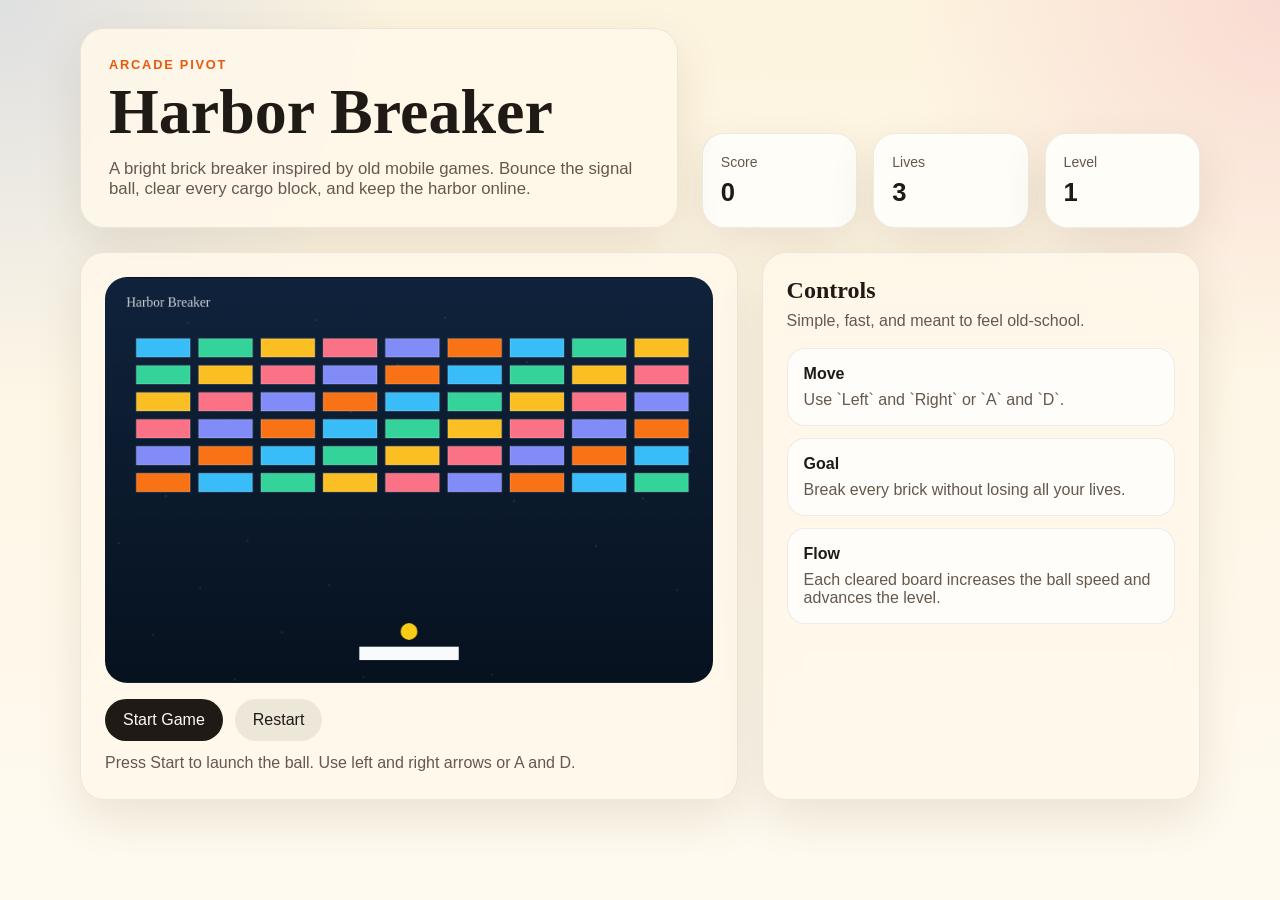
==== Brickbreaker/index.html @ 242455fc "Move Harbor Breaker into Brickbreaker folder" ====
<!DOCTYPE html>
<html lang="en">
<head>
  <meta charset="UTF-8">
  <meta name="viewport" content="width=device-width, initial-scale=1.0">
  <title>Harbor Breaker</title>
  <link rel="stylesheet" href="styles.css">
</head>
<body>
  <main class="app-shell">
    <section class="hero">
      <div class="hero-copy">
        <p class="eyebrow">Arcade Pivot</p>
        <h1>Harbor Breaker</h1>
        <p class="hero-text">
          A bright brick breaker inspired by old mobile games. Bounce the signal ball, clear every cargo block, and keep the harbor online.
        </p>
      </div>
      <div class="hero-stats">
        <article class="stat-card">
          <span>Score</span>
          <strong id="score">0</strong>
        </article>
        <article class="stat-card">
          <span>Lives</span>
          <strong id="lives">3</strong>
        </article>
        <article class="stat-card">
          <span>Level</span>
          <strong id="level">1</strong>
        </article>
      </div>
    </section>

    <section class="content-grid">
      <section class="panel game-panel">
        <canvas id="game-board" width="720" height="480" aria-label="Harbor Breaker game board"></canvas>
        <div class="game-actions">
          <button id="start-button" class="primary-button" type="button">Start Game</button>
          <button id="restart-button" class="secondary-button" type="button">Restart</button>
        </div>
        <p id="status" class="status-text">Press Start to launch the ball. Use left and right arrows or A and D.</p>
      </section>

      <section class="panel info-panel">
        <div class="panel-heading">
          <h2>Controls</h2>
          <p>Simple, fast, and meant to feel old-school.</p>
        </div>
        <div class="info-list">
          <article class="info-card">
            <strong>Move</strong>
            <span>Use `Left` and `Right` or `A` and `D`.</span>
          </article>
          <article class="info-card">
            <strong>Goal</strong>
            <span>Break every brick without losing all your lives.</span>
          </article>
          <article class="info-card">
            <strong>Flow</strong>
            <span>Each cleared board increases the ball speed and advances the level.</span>
          </article>
        </div>
      </section>
    </section>
  </main>

  <script src="app.js"></script>
</body>
</html>
---- Brickbreaker/styles.css ----
:root {
  --bg: #fdf4df;
  --surface: rgba(255, 249, 235, 0.86);
  --surface-strong: #fffdf8;
  --ink: #1f1a16;
  --muted: #65584c;
  --line: rgba(31, 26, 22, 0.08);
  --teal: #0f766e;
  --amber: #ea580c;
  --blue: #2563eb;
  --pink: #db2777;
  --shadow: 0 18px 46px rgba(88, 63, 37, 0.12);
}

* {
  box-sizing: border-box;
}

body {
  margin: 0;
  min-height: 100vh;
  font-family: "Trebuchet MS", "Segoe UI", sans-serif;
  color: var(--ink);
  background:
    radial-gradient(circle at top left, rgba(37, 99, 235, 0.14), transparent 26%),
    radial-gradient(circle at top right, rgba(219, 39, 119, 0.12), transparent 24%),
    linear-gradient(180deg, #fdf4df 0%, #fffaf0 100%);
}

.app-shell {
  width: min(1120px, calc(100% - 32px));
  margin: 0 auto;
  padding: 28px 0 40px;
}

.hero {
  display: grid;
  grid-template-columns: 1.2fr 1fr;
  gap: 24px;
  align-items: end;
  margin-bottom: 24px;
}

.hero-copy,
.panel,
.stat-card {
  border: 1px solid var(--line);
  box-shadow: var(--shadow);
}

.hero-copy,
.panel {
  background: var(--surface);
  border-radius: 24px;
  backdrop-filter: blur(10px);
}

.hero-copy {
  padding: 28px;
}

.eyebrow {
  margin: 0 0 10px;
  font-size: 0.8rem;
  text-transform: uppercase;
  letter-spacing: 0.14em;
  color: var(--amber);
  font-weight: 700;
}

h1,
h2,
p {
  margin: 0;
}

h1,
h2 {
  font-family: Georgia, "Times New Roman", serif;
}

h1 {
  font-size: clamp(2.8rem, 5vw, 4.8rem);
  line-height: 0.95;
}

.hero-text,
.panel-heading p,
.status-text,
.info-card span {
  color: var(--muted);
}

.hero-text {
  max-width: 38rem;
  margin-top: 16px;
  font-size: 1.05rem;
}

.hero-stats {
  display: grid;
  grid-template-columns: repeat(3, 1fr);
  gap: 16px;
}

.stat-card {
  background: var(--surface-strong);
  border-radius: 22px;
  padding: 20px 18px;
}

.stat-card span {
  display: block;
  margin-bottom: 8px;
  color: var(--muted);
  font-size: 0.88rem;
}

.stat-card strong {
  font-size: clamp(1.4rem, 2vw, 2rem);
}

.content-grid {
  display: grid;
  grid-template-columns: 1.2fr 0.8fr;
  gap: 24px;
}

.panel {
  padding: 24px;
}

.panel-heading {
  margin-bottom: 18px;
}

.panel-heading p {
  margin-top: 8px;
}

#game-board {
  width: 100%;
  max-width: 100%;
  border-radius: 22px;
  border: 1px solid rgba(31, 26, 22, 0.14);
  background: linear-gradient(180deg, #10233c 0%, #07121f 100%);
  display: block;
  box-shadow: inset 0 0 0 1px rgba(255, 255, 255, 0.06);
}

.game-actions {
  display: flex;
  flex-wrap: wrap;
  gap: 12px;
  margin: 16px 0 10px;
}

.primary-button,
.secondary-button {
  border: 0;
  border-radius: 999px;
  padding: 12px 18px;
  font: inherit;
  cursor: pointer;
  transition: transform 150ms ease, opacity 150ms ease;
}

.primary-button {
  background: var(--ink);
  color: #fffaf0;
}

.secondary-button {
  background: rgba(31, 26, 22, 0.08);
  color: var(--ink);
}

.primary-button:hover,
.secondary-button:hover {
  transform: translateY(-1px);
}

.info-list {
  display: grid;
  gap: 12px;
}

.info-card {
  padding: 16px;
  border-radius: 18px;
  border: 1px solid var(--line);
  background: rgba(255, 255, 255, 0.72);
}

.info-card strong {
  display: block;
  margin-bottom: 8px;
}

.status-text {
  min-height: 24px;
  line-height: 1.5;
}

@media (max-width: 860px) {
  .hero,
  .content-grid,
  .hero-stats {
    grid-template-columns: 1fr;
  }

  .app-shell {
    width: min(100% - 20px, 1120px);
    padding-top: 18px;
  }
}
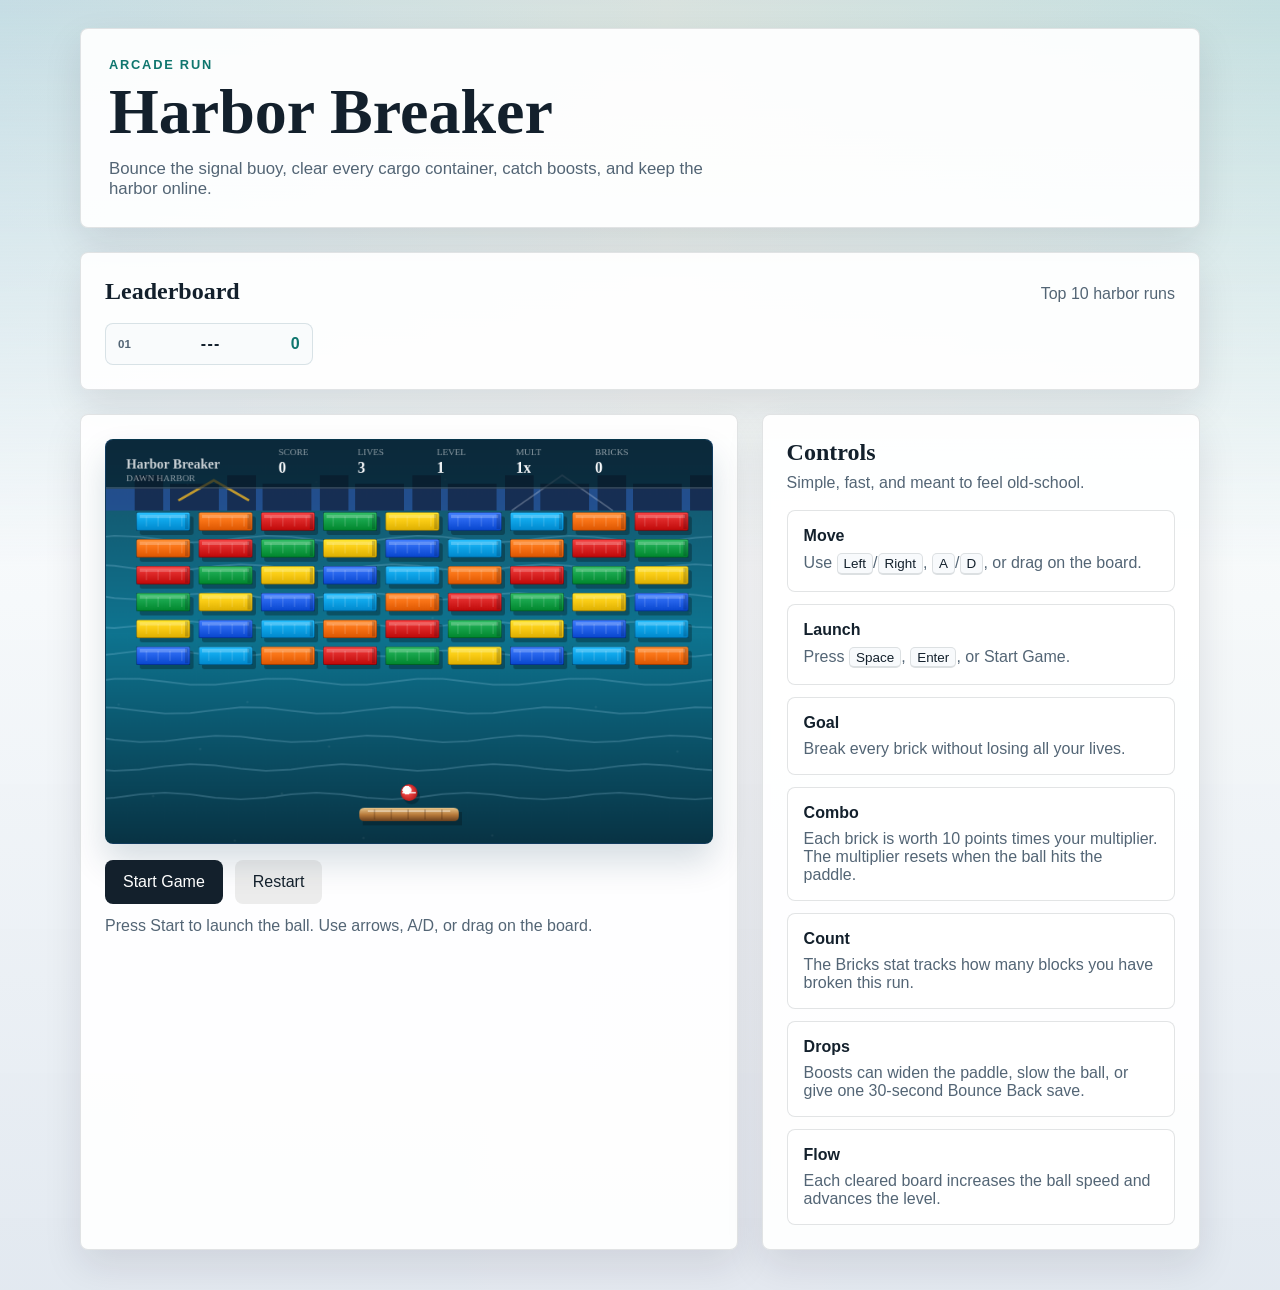
==== commit 76976474: "Enhance Harbor Breaker gameplay and mobile app" ====
--- a/Brickbreaker/index.html
+++ b/Brickbreaker/index.html
@@ -2,21 +2,29 @@
 <html lang="en">
 <head>
   <meta charset="UTF-8">
-  <meta name="viewport" content="width=device-width, initial-scale=1.0">
+  <meta name="viewport" content="width=device-width, initial-scale=1.0, viewport-fit=cover">
   <title>Harbor Breaker</title>
-  <link rel="stylesheet" href="styles.css">
+  <meta name="description" content="Harbor-themed brick breaker arcade game.">
+  <meta name="theme-color" content="#063044">
+  <meta name="apple-mobile-web-app-capable" content="yes">
+  <meta name="apple-mobile-web-app-title" content="Harbor Breaker">
+  <meta name="apple-mobile-web-app-status-bar-style" content="black-translucent">
+  <link rel="manifest" href="manifest.webmanifest">
+  <link rel="apple-touch-icon" href="icons/icon-180.png">
+  <link rel="icon" type="image/png" sizes="192x192" href="icons/icon-192.png">
+  <link rel="stylesheet" href="styles.css?v=themes">
 </head>
 <body>
   <main class="app-shell">
     <section class="hero">
       <div class="hero-copy">
-        <p class="eyebrow">Arcade Pivot</p>
+        <p class="eyebrow">Arcade Run</p>
         <h1>Harbor Breaker</h1>
         <p class="hero-text">
-          A bright brick breaker inspired by old mobile games. Bounce the signal ball, clear every cargo block, and keep the harbor online.
+          Bounce the signal buoy, clear every cargo container, catch boosts, and keep the harbor online.
         </p>
       </div>
-      <div class="hero-stats">
+      <div class="hero-stats sr-only" aria-live="polite">
         <article class="stat-card">
           <span>Score</span>
           <strong id="score">0</strong>
@@ -29,7 +37,23 @@
           <span>Level</span>
           <strong id="level">1</strong>
         </article>
+        <article class="stat-card">
+          <span>Multiplier</span>
+          <strong id="multiplier">1x</strong>
+        </article>
+        <article class="stat-card">
+          <span>Bricks</span>
+          <strong id="bricks-broken">0</strong>
+        </article>
       </div>
+    </section>
+
+    <section class="panel leaderboard-panel" aria-labelledby="leaderboard-title">
+      <div class="panel-heading leaderboard-heading">
+        <h2 id="leaderboard-title">Leaderboard</h2>
+        <p>Top 10 harbor runs</p>
+      </div>
+      <ol id="leaderboard-list" class="leaderboard-list"></ol>
     </section>
 
     <section class="content-grid">
@@ -39,7 +63,7 @@
           <button id="start-button" class="primary-button" type="button">Start Game</button>
           <button id="restart-button" class="secondary-button" type="button">Restart</button>
         </div>
-        <p id="status" class="status-text">Press Start to launch the ball. Use left and right arrows or A and D.</p>
+        <p id="status" class="status-text" aria-live="polite">Press Start to launch the ball. Use arrows, A/D, or drag on the board.</p>
       </section>
 
       <section class="panel info-panel">
@@ -50,11 +74,27 @@
         <div class="info-list">
           <article class="info-card">
             <strong>Move</strong>
-            <span>Use `Left` and `Right` or `A` and `D`.</span>
+            <span>Use <kbd>Left</kbd>/<kbd>Right</kbd>, <kbd>A</kbd>/<kbd>D</kbd>, or drag on the board.</span>
+          </article>
+          <article class="info-card">
+            <strong>Launch</strong>
+            <span>Press <kbd>Space</kbd>, <kbd>Enter</kbd>, or Start Game.</span>
           </article>
           <article class="info-card">
             <strong>Goal</strong>
             <span>Break every brick without losing all your lives.</span>
+          </article>
+          <article class="info-card">
+            <strong>Combo</strong>
+            <span>Each brick is worth 10 points times your multiplier. The multiplier resets when the ball hits the paddle.</span>
+          </article>
+          <article class="info-card">
+            <strong>Count</strong>
+            <span>The Bricks stat tracks how many blocks you have broken this run.</span>
+          </article>
+          <article class="info-card">
+            <strong>Drops</strong>
+            <span>Boosts can widen the paddle, slow the ball, or give one 30-second Bounce Back save.</span>
           </article>
           <article class="info-card">
             <strong>Flow</strong>
@@ -65,6 +105,25 @@
     </section>
   </main>
 
-  <script src="app.js"></script>
+  <div id="score-modal" class="score-modal" hidden>
+    <form id="score-form" class="score-dialog">
+      <p class="eyebrow">High Score</p>
+      <h2>Log Your Run</h2>
+      <p id="final-score" class="modal-score">Score 0</p>
+      <label for="initials-input">Initials</label>
+      <input id="initials-input" name="initials" type="text" inputmode="text" maxlength="3" autocomplete="off" spellcheck="false" aria-describedby="initials-help">
+      <span id="initials-help">Enter exactly three letters.</span>
+      <button class="primary-button" type="submit">Save Score</button>
+    </form>
+  </div>
+
+  <script src="app.js?v=themes"></script>
+  <script>
+    if ("serviceWorker" in navigator) {
+      window.addEventListener("load", () => {
+        navigator.serviceWorker.register("service-worker.js");
+      });
+    }
+  </script>
 </body>
 </html>
--- a/Brickbreaker/styles.css
+++ b/Brickbreaker/styles.css
@@ -1,30 +1,39 @@
 :root {
-  --bg: #fdf4df;
-  --surface: rgba(255, 249, 235, 0.86);
-  --surface-strong: #fffdf8;
-  --ink: #1f1a16;
-  --muted: #65584c;
-  --line: rgba(31, 26, 22, 0.08);
+  --bg: #e8f1f4;
+  --surface: #ffffff;
+  --surface-strong: #f8fafc;
+  --ink: #13202c;
+  --muted: #536575;
+  --line: rgba(21, 32, 43, 0.12);
   --teal: #0f766e;
-  --amber: #ea580c;
+  --coral: #e11d48;
   --blue: #2563eb;
-  --pink: #db2777;
-  --shadow: 0 18px 46px rgba(88, 63, 37, 0.12);
+  --gold: #b45309;
+  --shadow: 0 16px 38px rgba(15, 23, 42, 0.1);
 }
 
 * {
   box-sizing: border-box;
+}
+
+html {
+  min-height: 100%;
+  background: #063044;
 }
 
 body {
   margin: 0;
   min-height: 100vh;
+  min-height: 100dvh;
   font-family: "Trebuchet MS", "Segoe UI", sans-serif;
   color: var(--ink);
   background:
-    radial-gradient(circle at top left, rgba(37, 99, 235, 0.14), transparent 26%),
-    radial-gradient(circle at top right, rgba(219, 39, 119, 0.12), transparent 24%),
-    linear-gradient(180deg, #fdf4df 0%, #fffaf0 100%);
+    linear-gradient(180deg, rgba(14, 116, 144, 0.16) 0%, rgba(248, 250, 252, 0.9) 44%, rgba(226, 232, 240, 0.92) 100%),
+    linear-gradient(90deg, #e8f1f4 0%, #fff7ed 52%, #e7f3ef 100%);
+  -webkit-tap-highlight-color: transparent;
+  -webkit-touch-callout: none;
+  overscroll-behavior: none;
+  user-select: none;
 }
 
 .app-shell {
@@ -34,25 +43,19 @@
 }
 
 .hero {
-  display: grid;
-  grid-template-columns: 1.2fr 1fr;
-  gap: 24px;
-  align-items: end;
   margin-bottom: 24px;
 }
 
 .hero-copy,
-.panel,
-.stat-card {
+.panel {
   border: 1px solid var(--line);
   box-shadow: var(--shadow);
 }
 
 .hero-copy,
 .panel {
-  background: var(--surface);
-  border-radius: 24px;
-  backdrop-filter: blur(10px);
+  background: rgba(255, 255, 255, 0.92);
+  border-radius: 8px;
 }
 
 .hero-copy {
@@ -64,7 +67,7 @@
   font-size: 0.8rem;
   text-transform: uppercase;
   letter-spacing: 0.14em;
-  color: var(--amber);
+  color: var(--teal);
   font-weight: 700;
 }
 
@@ -99,25 +102,8 @@
 
 .hero-stats {
   display: grid;
-  grid-template-columns: repeat(3, 1fr);
+  grid-template-columns: repeat(auto-fit, minmax(116px, 1fr));
   gap: 16px;
-}
-
-.stat-card {
-  background: var(--surface-strong);
-  border-radius: 22px;
-  padding: 20px 18px;
-}
-
-.stat-card span {
-  display: block;
-  margin-bottom: 8px;
-  color: var(--muted);
-  font-size: 0.88rem;
-}
-
-.stat-card strong {
-  font-size: clamp(1.4rem, 2vw, 2rem);
 }
 
 .content-grid {
@@ -126,6 +112,57 @@
   gap: 24px;
 }
 
+.leaderboard-panel {
+  margin-bottom: 24px;
+}
+
+.leaderboard-heading {
+  display: flex;
+  justify-content: space-between;
+  gap: 16px;
+  align-items: baseline;
+  margin-bottom: 12px;
+}
+
+.leaderboard-list {
+  display: grid;
+  grid-template-columns: repeat(5, minmax(0, 1fr));
+  gap: 8px;
+  margin: 0;
+  padding: 0;
+  list-style: none;
+  counter-reset: scores;
+}
+
+.leaderboard-list li {
+  counter-increment: scores;
+  display: flex;
+  align-items: center;
+  justify-content: space-between;
+  gap: 8px;
+  min-height: 42px;
+  padding: 10px 12px;
+  border: 1px solid rgba(15, 76, 102, 0.14);
+  border-radius: 8px;
+  background: rgba(248, 250, 252, 0.78);
+}
+
+.leaderboard-list li::before {
+  content: counter(scores, decimal-leading-zero);
+  color: var(--muted);
+  font-size: 0.72rem;
+  font-weight: 700;
+}
+
+.leaderboard-list span {
+  font-weight: 800;
+  letter-spacing: 0.08em;
+}
+
+.leaderboard-list strong {
+  color: var(--teal);
+}
+
 .panel {
   padding: 24px;
 }
@@ -141,11 +178,15 @@
 #game-board {
   width: 100%;
   max-width: 100%;
-  border-radius: 22px;
-  border: 1px solid rgba(31, 26, 22, 0.14);
-  background: linear-gradient(180deg, #10233c 0%, #07121f 100%);
+  aspect-ratio: 3 / 2;
+  border-radius: 8px;
+  border: 1px solid rgba(15, 76, 102, 0.24);
+  background: linear-gradient(180deg, #12365b 0%, #063044 100%);
   display: block;
-  box-shadow: inset 0 0 0 1px rgba(255, 255, 255, 0.06);
+  touch-action: none;
+  box-shadow:
+    inset 0 0 0 1px rgba(255, 255, 255, 0.08),
+    0 18px 34px rgba(8, 47, 73, 0.16);
 }
 
 .game-actions {
@@ -158,7 +199,8 @@
 .primary-button,
 .secondary-button {
   border: 0;
-  border-radius: 999px;
+  border-radius: 8px;
+  min-height: 44px;
   padding: 12px 18px;
   font: inherit;
   cursor: pointer;
@@ -167,7 +209,7 @@
 
 .primary-button {
   background: var(--ink);
-  color: #fffaf0;
+  color: #ffffff;
 }
 
 .secondary-button {
@@ -187,7 +229,7 @@
 
 .info-card {
   padding: 16px;
-  border-radius: 18px;
+  border-radius: 8px;
   border: 1px solid var(--line);
   background: rgba(255, 255, 255, 0.72);
 }
@@ -200,6 +242,95 @@
 .status-text {
   min-height: 24px;
   line-height: 1.5;
+}
+
+kbd {
+  display: inline-block;
+  min-width: 1.7em;
+  padding: 0.12rem 0.38rem;
+  border: 1px solid var(--line);
+  border-bottom-width: 2px;
+  border-radius: 5px;
+  background: #f8fafc;
+  color: var(--ink);
+  font: 0.84em "Segoe UI", sans-serif;
+  text-align: center;
+}
+
+.sr-only {
+  position: absolute;
+  width: 1px;
+  height: 1px;
+  padding: 0;
+  margin: -1px;
+  overflow: hidden;
+  clip: rect(0, 0, 0, 0);
+  white-space: nowrap;
+  border: 0;
+}
+
+.score-modal {
+  position: fixed;
+  inset: 0;
+  z-index: 20;
+  display: grid;
+  place-items: center;
+  padding: 20px;
+  background: rgba(3, 7, 18, 0.72);
+}
+
+.score-modal[hidden] {
+  display: none;
+}
+
+.score-dialog {
+  width: min(100%, 340px);
+  padding: 22px;
+  border: 1px solid rgba(186, 230, 253, 0.24);
+  border-radius: 8px;
+  background: #ffffff;
+  box-shadow: 0 24px 70px rgba(0, 0, 0, 0.3);
+}
+
+.score-dialog h2 {
+  margin-bottom: 8px;
+}
+
+.modal-score {
+  margin-bottom: 16px;
+  color: var(--muted);
+}
+
+.score-dialog label,
+.score-dialog span {
+  display: block;
+}
+
+.score-dialog label {
+  margin-bottom: 6px;
+  font-weight: 800;
+}
+
+.score-dialog input {
+  width: 100%;
+  min-height: 54px;
+  margin-bottom: 6px;
+  border: 1px solid rgba(15, 76, 102, 0.24);
+  border-radius: 8px;
+  font: 800 1.5rem "Trebuchet MS", "Segoe UI", sans-serif;
+  letter-spacing: 0.22em;
+  text-align: center;
+  text-transform: uppercase;
+}
+
+.score-dialog input:focus {
+  outline: 3px solid rgba(14, 165, 233, 0.28);
+}
+
+.score-dialog span {
+  margin-bottom: 16px;
+  color: var(--muted);
+  font-size: 0.88rem;
 }
 
 @media (max-width: 860px) {
@@ -214,3 +345,109 @@
     padding-top: 18px;
   }
 }
+
+@media (max-width: 640px) {
+  body {
+    background: #063044;
+  }
+
+  .app-shell {
+    width: 100%;
+    min-height: 100dvh;
+    padding: max(10px, env(safe-area-inset-top)) 10px max(14px, env(safe-area-inset-bottom));
+  }
+
+  .hero {
+    margin-bottom: 10px;
+  }
+
+  .leaderboard-panel {
+    margin-bottom: 10px;
+    padding: 10px;
+  }
+
+  .leaderboard-heading {
+    margin-bottom: 8px;
+  }
+
+  .leaderboard-heading h2 {
+    font-size: 1.15rem;
+  }
+
+  .leaderboard-list {
+    grid-template-columns: repeat(2, minmax(0, 1fr));
+    gap: 6px;
+  }
+
+  .leaderboard-list li {
+    min-height: 36px;
+    padding: 8px;
+    font-size: 0.88rem;
+  }
+
+  .hero-copy {
+    padding: 12px 14px;
+    background: rgba(255, 255, 255, 0.94);
+  }
+
+  .eyebrow {
+    font-size: 0.68rem;
+    margin-bottom: 4px;
+  }
+
+  h1 {
+    font-size: 1.85rem;
+    line-height: 1;
+  }
+
+  .hero-text {
+    margin-top: 6px;
+    font-size: 0.9rem;
+  }
+
+  .content-grid {
+    gap: 10px;
+  }
+
+  .game-panel {
+    padding: 10px;
+  }
+
+  #game-board {
+    border-radius: 6px;
+  }
+
+  .game-actions {
+    display: grid;
+    grid-template-columns: 1fr 1fr;
+    margin: 10px 0 8px;
+  }
+
+  .primary-button,
+  .secondary-button {
+    width: 100%;
+    min-height: 48px;
+  }
+
+  .status-text {
+    font-size: 0.9rem;
+  }
+
+  .info-panel {
+    padding: 12px;
+  }
+
+  .info-list {
+    grid-template-columns: 1fr 1fr;
+    gap: 8px;
+  }
+
+  .info-card {
+    padding: 10px;
+  }
+
+  .info-card span,
+  .panel-heading p {
+    font-size: 0.84rem;
+  }
+}
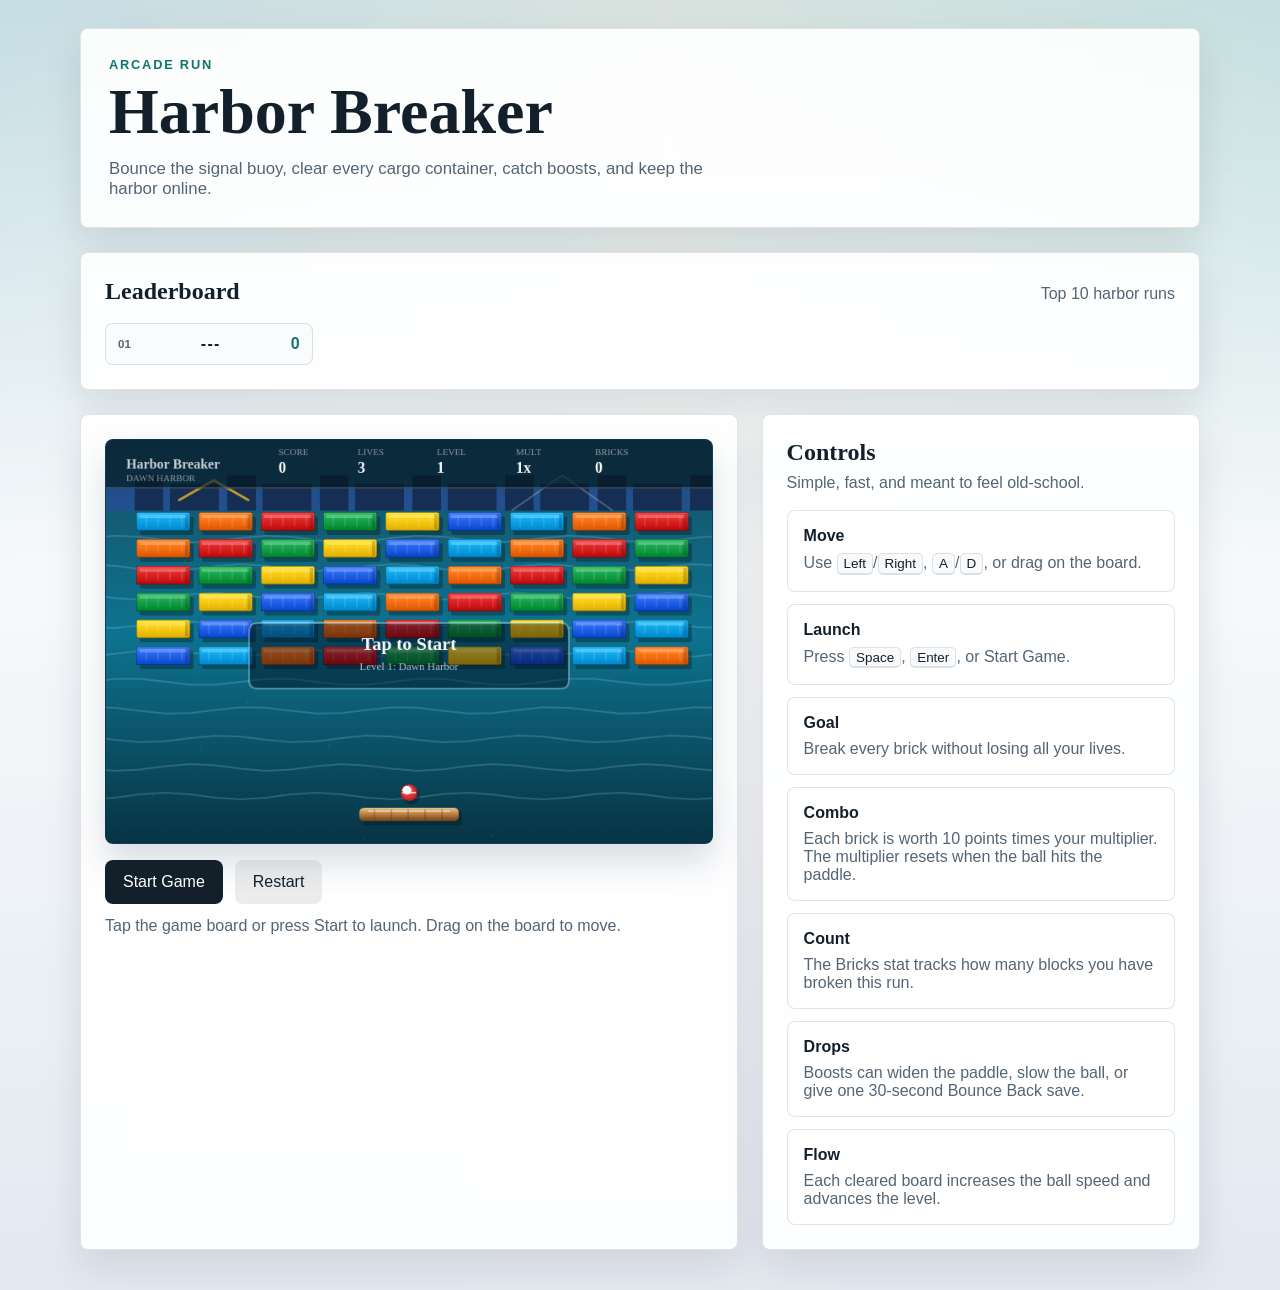
==== commit de527ce9: "Add mobile tap start and brick sound" ====
--- a/Brickbreaker/index.html
+++ b/Brickbreaker/index.html
@@ -12,7 +12,7 @@
   <link rel="manifest" href="manifest.webmanifest">
   <link rel="apple-touch-icon" href="icons/icon-180.png">
   <link rel="icon" type="image/png" sizes="192x192" href="icons/icon-192.png">
-  <link rel="stylesheet" href="styles.css?v=themes">
+  <link rel="stylesheet" href="styles.css?v=sound">
 </head>
 <body>
   <main class="app-shell">
@@ -63,7 +63,7 @@
           <button id="start-button" class="primary-button" type="button">Start Game</button>
           <button id="restart-button" class="secondary-button" type="button">Restart</button>
         </div>
-        <p id="status" class="status-text" aria-live="polite">Press Start to launch the ball. Use arrows, A/D, or drag on the board.</p>
+        <p id="status" class="status-text" aria-live="polite">Tap the game board or press Start to launch. Drag on the board to move.</p>
       </section>
 
       <section class="panel info-panel">
@@ -117,7 +117,7 @@
     </form>
   </div>
 
-  <script src="app.js?v=themes"></script>
+  <script src="app.js?v=sound"></script>
   <script>
     if ("serviceWorker" in navigator) {
       window.addEventListener("load", () => {
